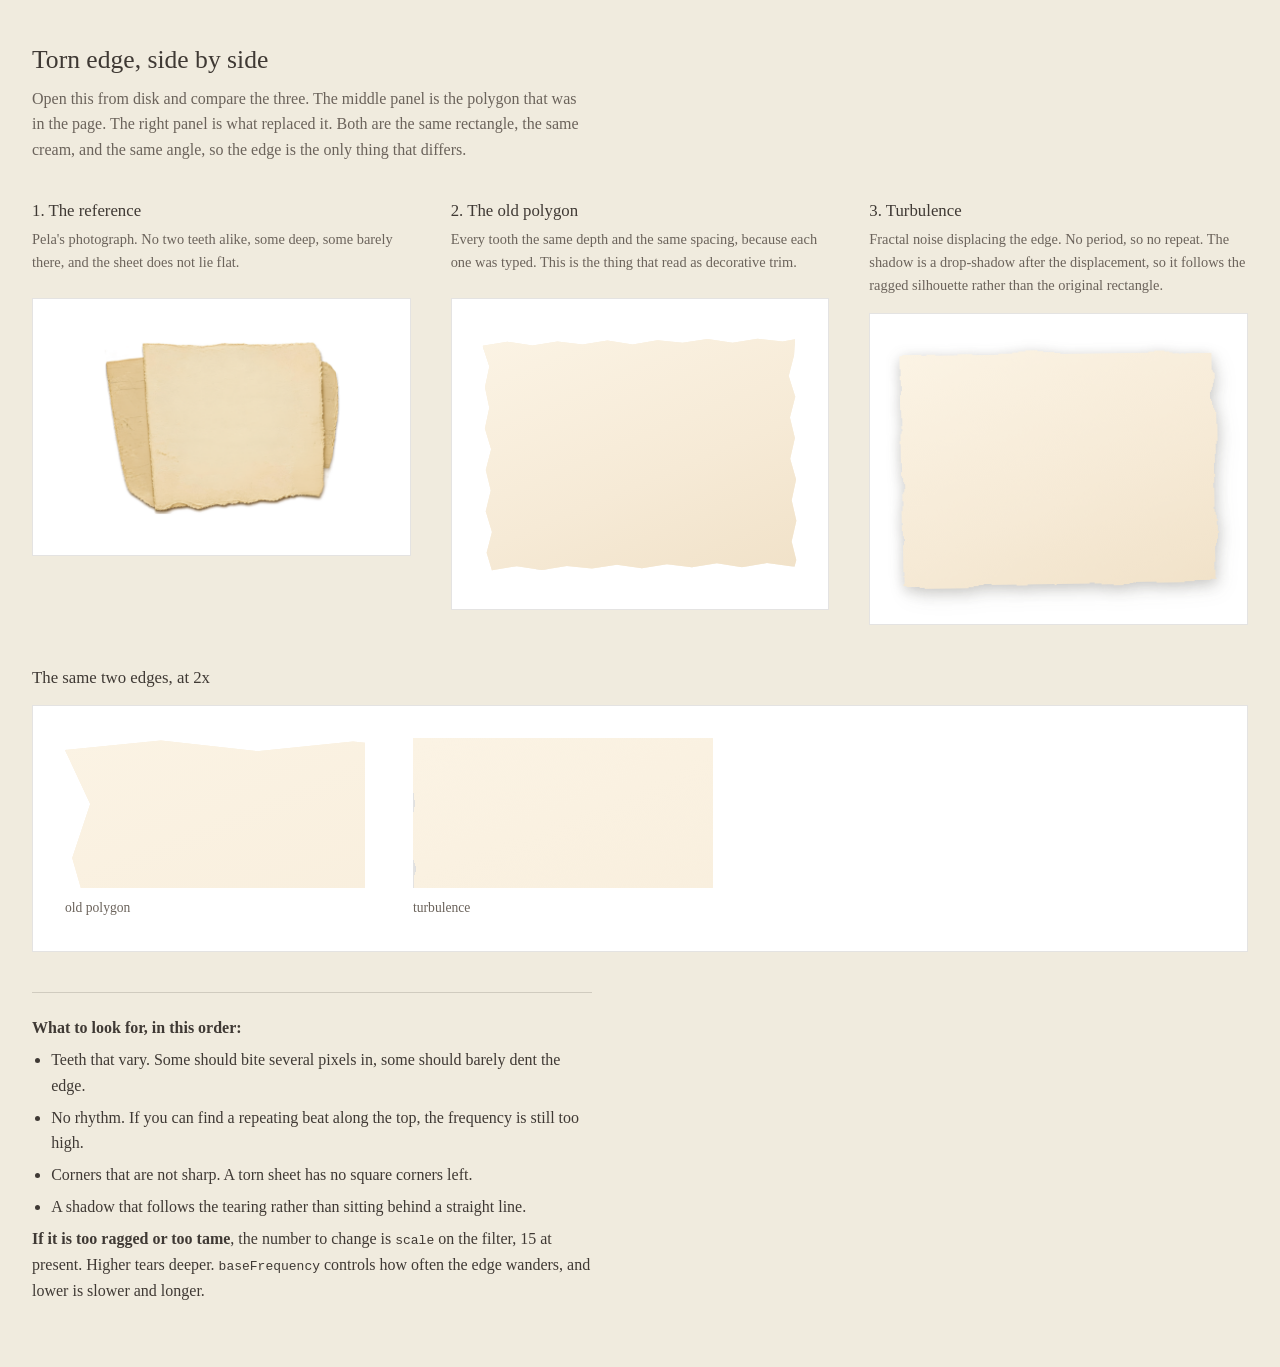
==== design-reference/edge-preview.html @ 1dbb0c26 "Tear the tag edges with turbulence instead of a typed polygon The polygon was wrong for a reason wor" ====
<!DOCTYPE html>
<html lang="en">
<head>
<meta charset="UTF-8">
<meta name="viewport" content="width=device-width, initial-scale=1.0">
<title>Torn edge, side by side</title>
<!--
  NOT PART OF THE SITE. This file lives in design-reference/, which is inside
  the repo and outside public/, so netlify.toml never serves it. It exists to
  be opened from disk, by double clicking it, so the edge can be judged
  against the reference without waiting for a deploy.

  Three panels: the reference photograph, the old generated polygon, and the
  turbulence edge that replaced it. Same colour, same size, same rotation, so
  the only thing differing between the second and third is the edge.
-->
<style>
:root{
  --paper:#F0EBDE;
  --ink:#3F3934;
  --ink-soft:#6B635B;
  --olive:#7A8352;
}
*{ box-sizing:border-box; margin:0; padding:0; }
body{
  background:var(--paper);
  color:var(--ink);
  font-family:Georgia, serif;
  padding:2.5rem 2rem 4rem;
  line-height:1.6;
}
h1{ font-weight:500; font-size:1.6rem; margin-bottom:.3rem; }
.sub{ color:var(--ink-soft); margin-bottom:2.2rem; max-width:70ch; }
.row{
  display:grid;
  grid-template-columns:repeat(auto-fit, minmax(320px, 1fr));
  gap:2.5rem;
  align-items:start;
}
.panel h2{
  font-size:1.05rem;
  font-weight:500;
  margin-bottom:.2rem;
}
.panel .note{
  font-size:.9rem;
  color:var(--ink-soft);
  margin-bottom:1rem;
  min-height:3.4rem;
}
.stage{
  background:#fff;
  padding:2.5rem 2rem;
  border:1px solid rgba(63,57,52,.14);
}
.ref img{ width:100%; height:auto; display:block; }

/* Both sample sheets are the same rectangle at the same angle. */
.sheet{
  width:100%;
  height:230px;
  transform:rotate(-.8deg);
  background-color:#F8EEDC;
  background-image:linear-gradient(158deg, #FBF3E4 0%, #F6EAD6 58%, #F1E2C9 100%);
}

/* THE OLD WAY. The exact polygon that was in index.html. */
.old{
  clip-path:polygon(
    0% 2%, 8% .4%, 16% 2.2%, 24% .6%, 32% 2%, 40% .5%, 48% 2.3%, 56% .7%,
    64% 1.9%, 72% .4%, 80% 2.2%, 88% .6%, 96% 2%, 100% 1%,
    99.6% 8%, 97.8% 17%, 99.8% 26%, 98% 35%, 99.5% 44%, 97.9% 53%,
    99.7% 62%, 98.2% 71%, 99.6% 80%, 98% 89%, 99.4% 97%,
    98.8% 100%, 90% 98.2%, 82% 99.8%, 74% 98%, 66% 99.6%, 58% 98.1%,
    50% 99.7%, 42% 98%, 34% 99.5%, 26% 98.2%, 18% 99.8%, 10% 98%, 2% 99.6%,
    .4% 92%, 2.2% 83%, .3% 74%, 2% 65%, .5% 56%, 2.3% 47%, .4% 38%,
    1.9% 29%, .6% 20%, 2.1% 11%);
  box-shadow:0 4px 12px rgba(63,57,52,.16);
}

/* THE NEW WAY. Identical values to the ones now in index.html. */
.new{
  filter:url(#deckle-cream)
         drop-shadow(0 3px 7px rgba(63,57,52,.22))
         drop-shadow(4px 7px 9px rgba(63,57,52,.10));
}

.zoom{ margin-top:2.5rem; }
.zoom h2{ font-size:1.05rem; font-weight:500; margin-bottom:.8rem; }
.zoomstage{
  background:#fff;
  border:1px solid rgba(63,57,52,.14);
  padding:2rem;
  overflow:hidden;
}
/* Scaled up so individual teeth can be counted and compared. */
.zoomrow{ display:flex; gap:3rem; flex-wrap:wrap; }
.zoomclip{ width:300px; height:150px; overflow:hidden; }
.zoomclip > div{
  width:600px; height:300px;
  transform:scale(2);
  transform-origin:top left;
}
.caption{ font-size:.85rem; color:var(--ink-soft); margin-top:.6rem; }
.what{
  margin-top:2.5rem;
  border-top:1px solid rgba(63,57,52,.18);
  padding-top:1.4rem;
  max-width:70ch;
}
.what li{ margin:.4rem 0 .4rem 1.2rem; }
</style>
</head>
<body>

<svg width="0" height="0" aria-hidden="true" style="position:absolute">
  <defs>
    <filter id="deckle-cream" x="-6%" y="-6%" width="112%" height="112%"
            color-interpolation-filters="sRGB">
      <feTurbulence type="fractalNoise" baseFrequency="0.011 0.026"
                    numOctaves="4" seed="7" result="noise"/>
      <feDisplacementMap in="SourceGraphic" in2="noise" scale="15"
                         xChannelSelector="R" yChannelSelector="G"/>
    </filter>
  </defs>
</svg>

<h1>Torn edge, side by side</h1>
<p class="sub">Open this from disk and compare the three. The middle panel is the polygon that was in the page. The right panel is what replaced it. Both are the same rectangle, the same cream, and the same angle, so the edge is the only thing that differs.</p>

<div class="row">
  <div class="panel ref">
    <h2>1. The reference</h2>
    <p class="note">Pela's photograph. No two teeth alike, some deep, some barely there, and the sheet does not lie flat.</p>
    <div class="stage"><img src="torn-paper-edge.png" alt="A torn sheet of cream paper"></div>
  </div>

  <div class="panel">
    <h2>2. The old polygon</h2>
    <p class="note">Every tooth the same depth and the same spacing, because each one was typed. This is the thing that read as decorative trim.</p>
    <div class="stage"><div class="sheet old"></div></div>
  </div>

  <div class="panel">
    <h2>3. Turbulence</h2>
    <p class="note">Fractal noise displacing the edge. No period, so no repeat. The shadow is a drop-shadow after the displacement, so it follows the ragged silhouette rather than the original rectangle.</p>
    <div class="stage"><div class="sheet new"></div></div>
  </div>
</div>

<div class="zoom">
  <h2>The same two edges, at 2x</h2>
  <div class="zoomstage">
    <div class="zoomrow">
      <div>
        <div class="zoomclip"><div class="sheet old"></div></div>
        <p class="caption">old polygon</p>
      </div>
      <div>
        <div class="zoomclip"><div class="sheet new"></div></div>
        <p class="caption">turbulence</p>
      </div>
    </div>
  </div>
</div>

<div class="what">
  <p><strong>What to look for, in this order:</strong></p>
  <ul>
    <li>Teeth that vary. Some should bite several pixels in, some should barely dent the edge.</li>
    <li>No rhythm. If you can find a repeating beat along the top, the frequency is still too high.</li>
    <li>Corners that are not sharp. A torn sheet has no square corners left.</li>
    <li>A shadow that follows the tearing rather than sitting behind a straight line.</li>
  </ul>
  <p><strong>If it is too ragged or too tame</strong>, the number to change is <code>scale</code> on the filter, 15 at present. Higher tears deeper. <code>baseFrequency</code> controls how often the edge wanders, and lower is slower and longer.</p>
</div>

</body>
</html>
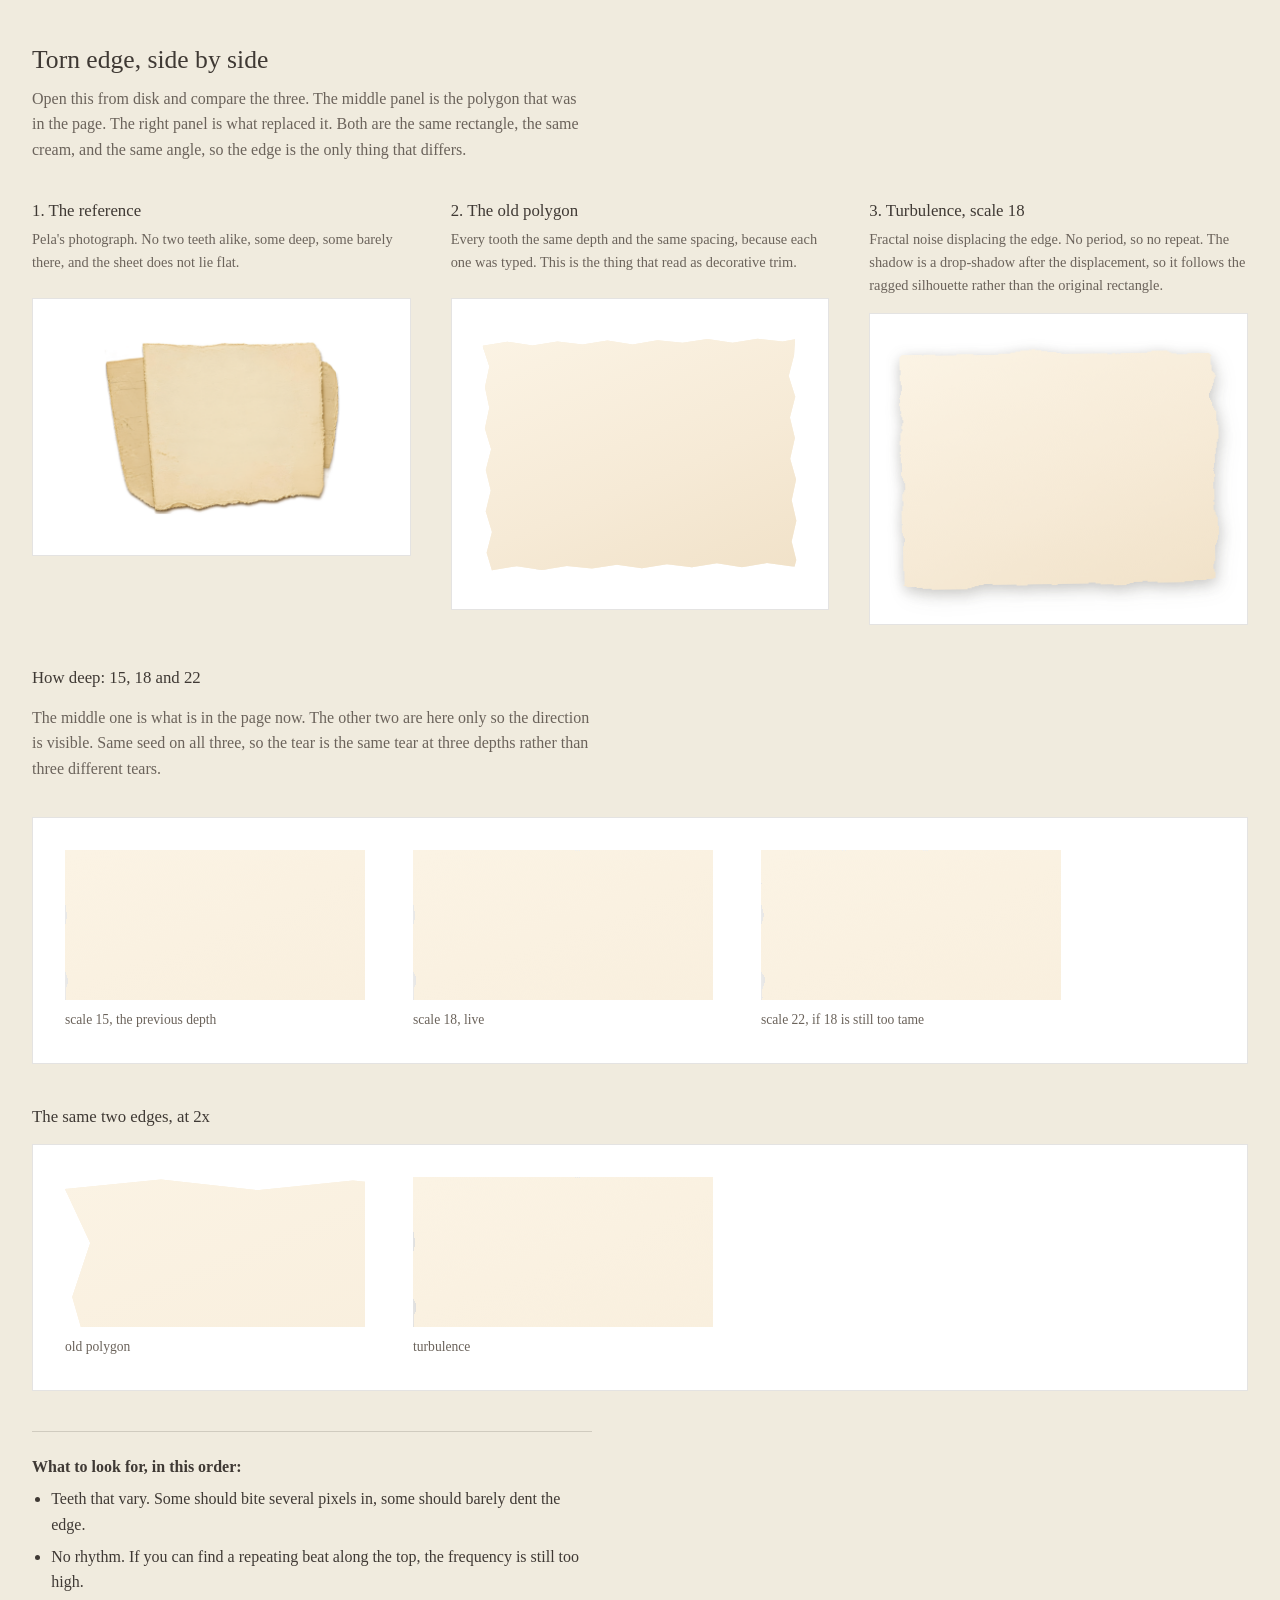
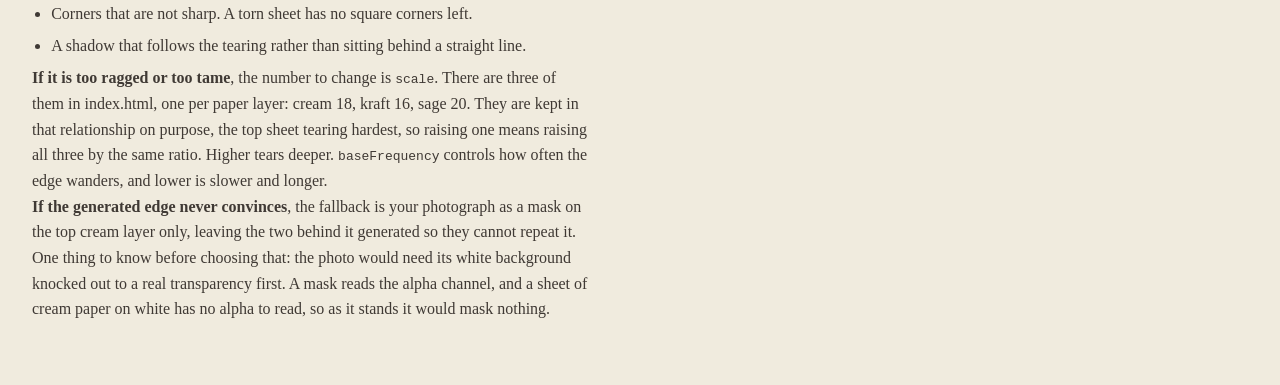
==== commit a4957b76: "Cut the torn edges deeper, 15 to 18 All three scales raised by the same ratio rather than only the o" ====
--- a/design-reference/edge-preview.html
+++ b/design-reference/edge-preview.html
@@ -84,6 +84,9 @@
          drop-shadow(0 3px 7px rgba(63,57,52,.22))
          drop-shadow(4px 7px 9px rgba(63,57,52,.10));
 }
+.s15{ filter:url(#deckle-15) drop-shadow(0 3px 7px rgba(63,57,52,.22)); }
+.s18{ filter:url(#deckle-cream) drop-shadow(0 3px 7px rgba(63,57,52,.22)); }
+.s22{ filter:url(#deckle-22) drop-shadow(0 3px 7px rgba(63,57,52,.22)); }
 
 .zoom{ margin-top:2.5rem; }
 .zoom h2{ font-size:1.05rem; font-weight:500; margin-bottom:.8rem; }
@@ -115,13 +118,32 @@
 
 <svg width="0" height="0" aria-hidden="true" style="position:absolute">
   <defs>
+    <!-- The live one, matching index.html exactly. -->
     <filter id="deckle-cream" x="-6%" y="-6%" width="112%" height="112%"
+            color-interpolation-filters="sRGB">
+      <feTurbulence type="fractalNoise" baseFrequency="0.011 0.026"
+                    numOctaves="4" seed="7" result="noise"/>
+      <feDisplacementMap in="SourceGraphic" in2="noise" scale="18"
+                         xChannelSelector="R" yChannelSelector="G"/>
+    </filter>
+    <!-- The previous depth, kept only so the two can be judged against each
+         other. Not used by the site. -->
+    <filter id="deckle-15" x="-6%" y="-6%" width="112%" height="112%"
             color-interpolation-filters="sRGB">
       <feTurbulence type="fractalNoise" baseFrequency="0.011 0.026"
                     numOctaves="4" seed="7" result="noise"/>
       <feDisplacementMap in="SourceGraphic" in2="noise" scale="15"
                          xChannelSelector="R" yChannelSelector="G"/>
     </filter>
+    <!-- One step deeper again, so the direction of travel is visible before
+         anybody asks for it. Not used by the site. -->
+    <filter id="deckle-22" x="-8%" y="-8%" width="116%" height="116%"
+            color-interpolation-filters="sRGB">
+      <feTurbulence type="fractalNoise" baseFrequency="0.011 0.026"
+                    numOctaves="4" seed="7" result="noise"/>
+      <feDisplacementMap in="SourceGraphic" in2="noise" scale="22"
+                         xChannelSelector="R" yChannelSelector="G"/>
+    </filter>
   </defs>
 </svg>
 
@@ -142,9 +164,30 @@
   </div>
 
   <div class="panel">
-    <h2>3. Turbulence</h2>
+    <h2>3. Turbulence, scale 18</h2>
     <p class="note">Fractal noise displacing the edge. No period, so no repeat. The shadow is a drop-shadow after the displacement, so it follows the ragged silhouette rather than the original rectangle.</p>
     <div class="stage"><div class="sheet new"></div></div>
+  </div>
+</div>
+
+<div class="zoom">
+  <h2>How deep: 15, 18 and 22</h2>
+  <p class="sub">The middle one is what is in the page now. The other two are here only so the direction is visible. Same seed on all three, so the tear is the same tear at three depths rather than three different tears.</p>
+  <div class="zoomstage">
+    <div class="zoomrow">
+      <div>
+        <div class="zoomclip"><div class="sheet s15"></div></div>
+        <p class="caption">scale 15, the previous depth</p>
+      </div>
+      <div>
+        <div class="zoomclip"><div class="sheet s18"></div></div>
+        <p class="caption">scale 18, live</p>
+      </div>
+      <div>
+        <div class="zoomclip"><div class="sheet s22"></div></div>
+        <p class="caption">scale 22, if 18 is still too tame</p>
+      </div>
+    </div>
   </div>
 </div>
 
@@ -172,7 +215,8 @@
     <li>Corners that are not sharp. A torn sheet has no square corners left.</li>
     <li>A shadow that follows the tearing rather than sitting behind a straight line.</li>
   </ul>
-  <p><strong>If it is too ragged or too tame</strong>, the number to change is <code>scale</code> on the filter, 15 at present. Higher tears deeper. <code>baseFrequency</code> controls how often the edge wanders, and lower is slower and longer.</p>
+  <p><strong>If it is too ragged or too tame</strong>, the number to change is <code>scale</code>. There are three of them in index.html, one per paper layer: cream 18, kraft 16, sage 20. They are kept in that relationship on purpose, the top sheet tearing hardest, so raising one means raising all three by the same ratio. Higher tears deeper. <code>baseFrequency</code> controls how often the edge wanders, and lower is slower and longer.</p>
+  <p><strong>If the generated edge never convinces</strong>, the fallback is your photograph as a mask on the top cream layer only, leaving the two behind it generated so they cannot repeat it. One thing to know before choosing that: the photo would need its white background knocked out to a real transparency first. A mask reads the alpha channel, and a sheet of cream paper on white has no alpha to read, so as it stands it would mask nothing.</p>
 </div>
 
 </body>
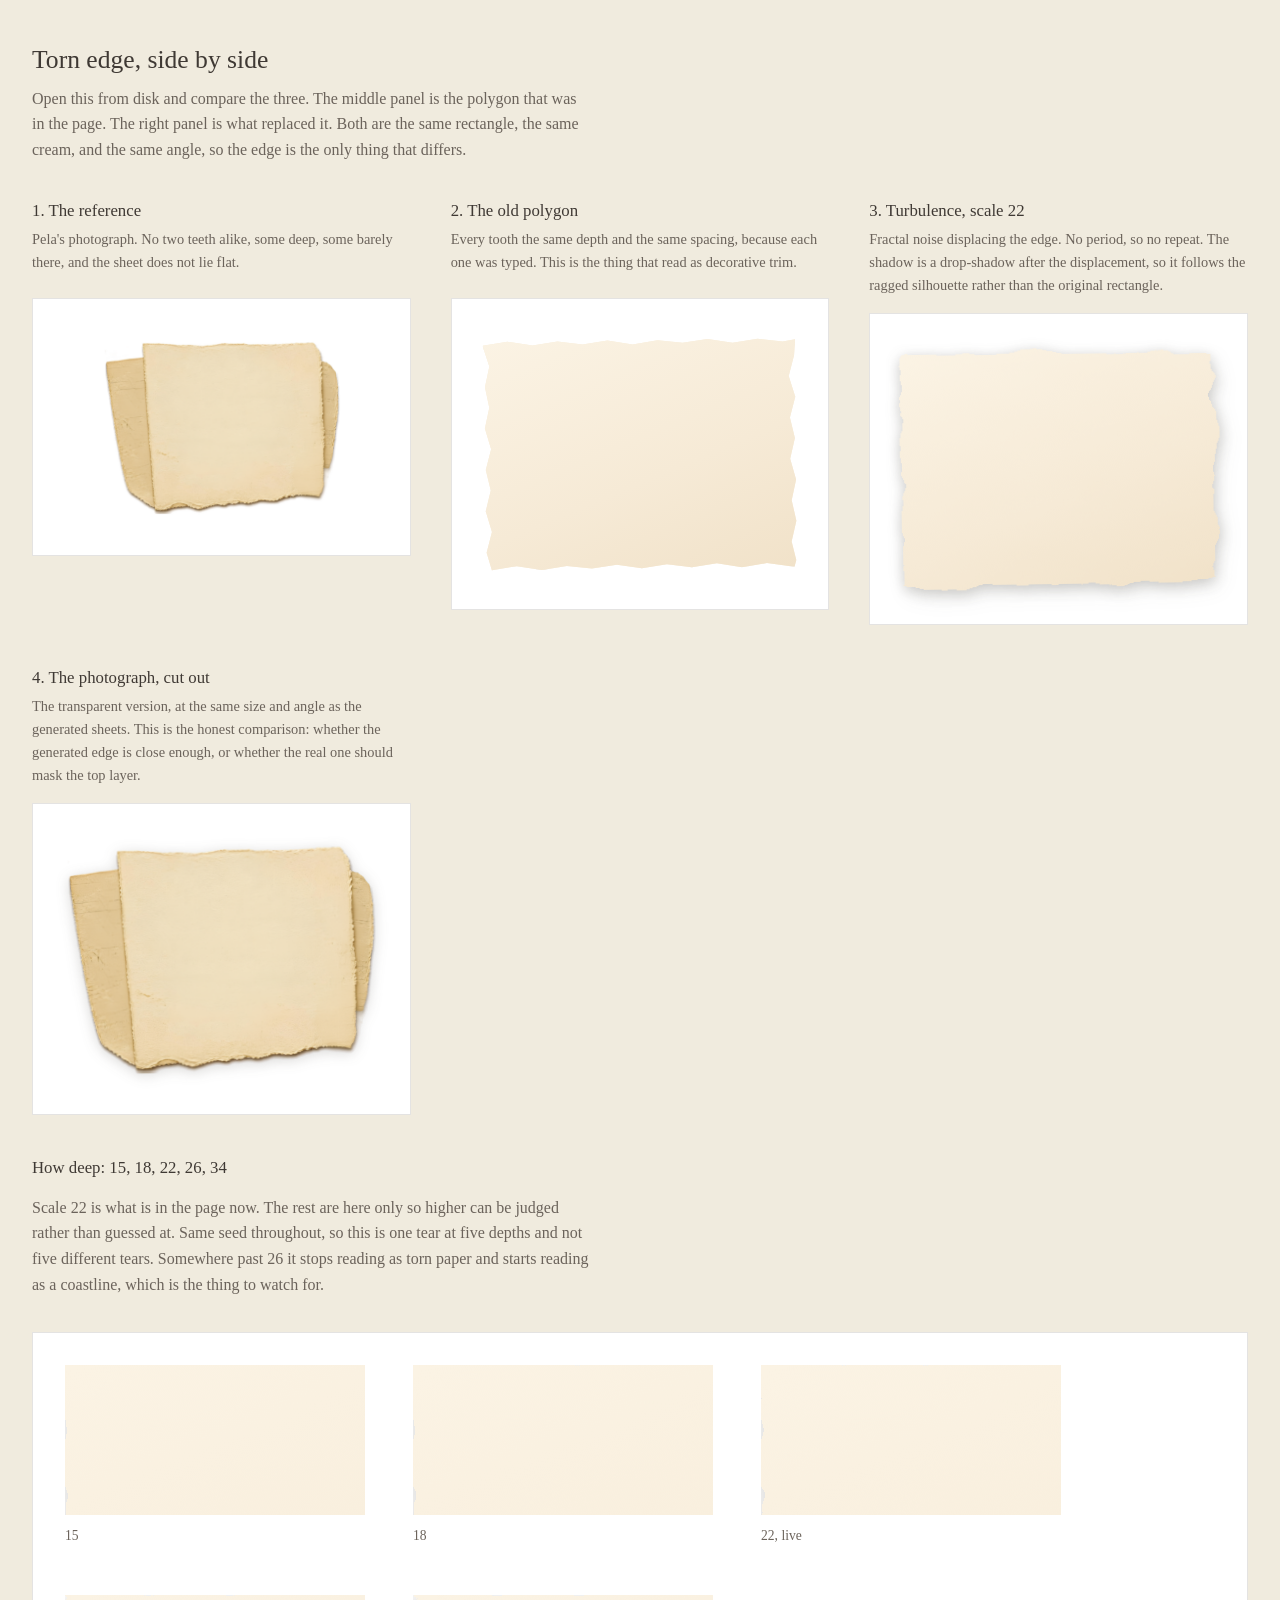
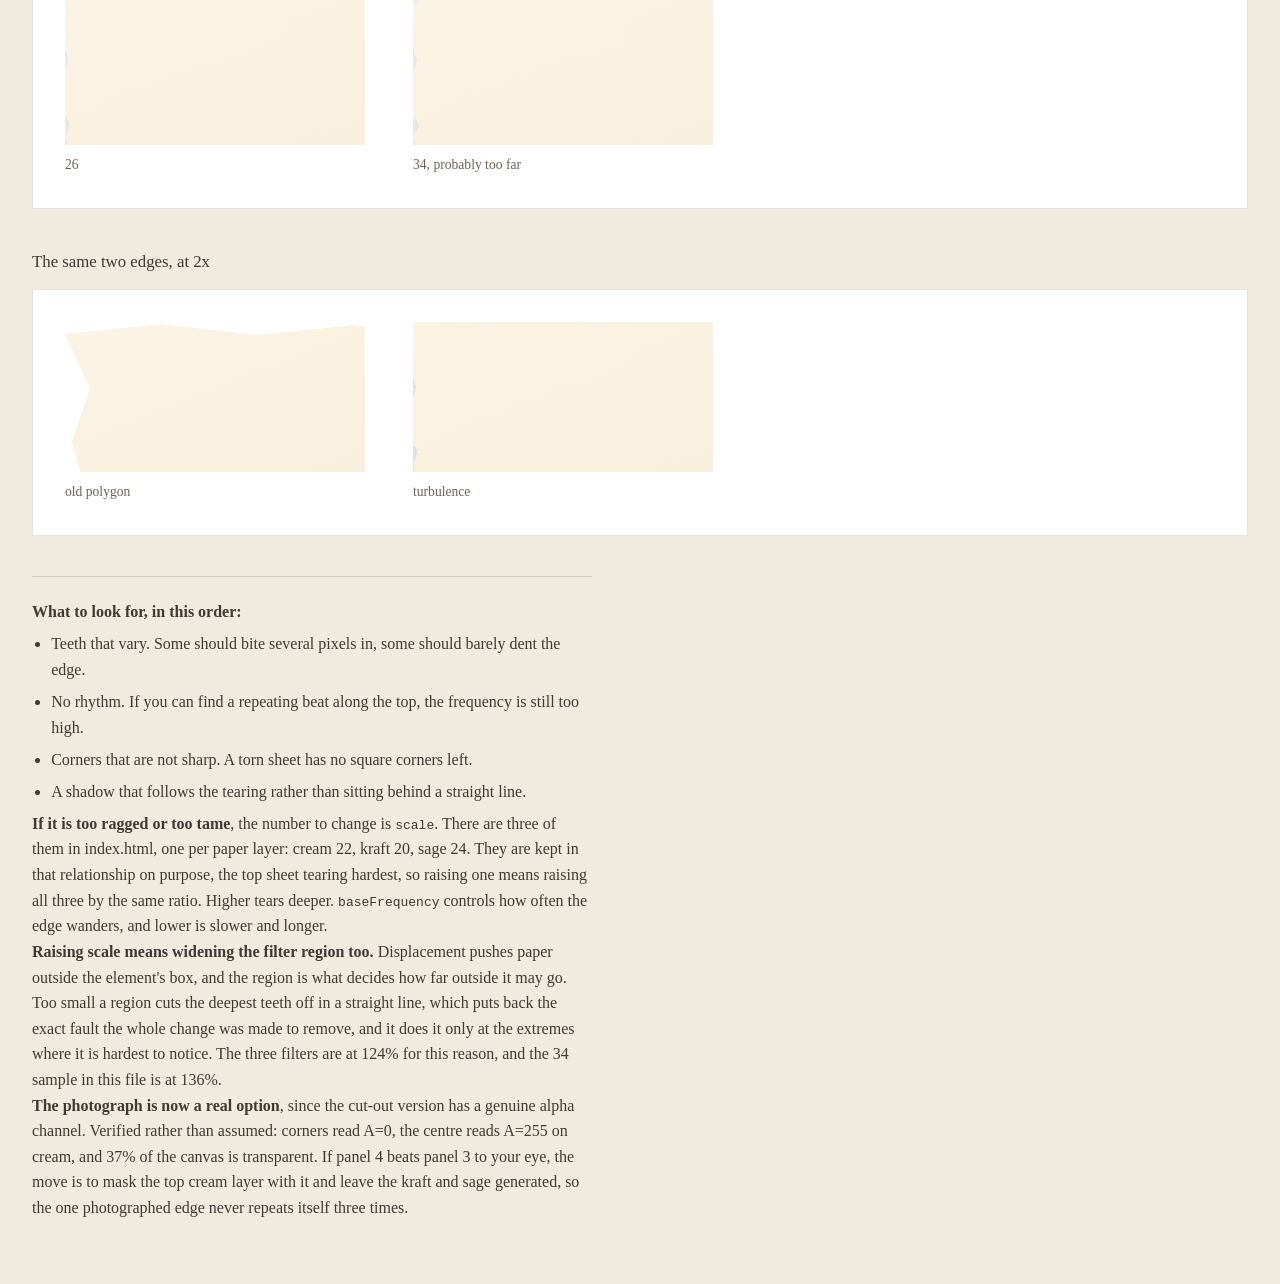
==== commit 81afcd62: "Cut deeper again, 18 to 22, and widen the filter region to suit Cream 22, kraft 20, sage 24, moved t" ====
--- a/design-reference/edge-preview.html
+++ b/design-reference/edge-preview.html
@@ -84,9 +84,23 @@
          drop-shadow(0 3px 7px rgba(63,57,52,.22))
          drop-shadow(4px 7px 9px rgba(63,57,52,.10));
 }
-.s15{ filter:url(#deckle-15) drop-shadow(0 3px 7px rgba(63,57,52,.22)); }
-.s18{ filter:url(#deckle-cream) drop-shadow(0 3px 7px rgba(63,57,52,.22)); }
-.s22{ filter:url(#deckle-22) drop-shadow(0 3px 7px rgba(63,57,52,.22)); }
+.s15{ filter:url(#deckle-15)    drop-shadow(0 3px 7px rgba(63,57,52,.22)); }
+.s18{ filter:url(#deckle-18)    drop-shadow(0 3px 7px rgba(63,57,52,.22)); }
+.s22{ filter:url(#deckle-cream) drop-shadow(0 3px 7px rgba(63,57,52,.22)); }
+.s26{ filter:url(#deckle-26)    drop-shadow(0 3px 7px rgba(63,57,52,.22)); }
+.s34{ filter:url(#deckle-34)    drop-shadow(0 3px 7px rgba(63,57,52,.22)); }
+
+/* The photograph, cut out, at the same size as the generated sheets. It is
+   here so the two can be judged against each other rather than against a
+   memory of the other panel. */
+.photo{
+  width:100%;
+  height:230px;
+  transform:rotate(-.8deg);
+  object-fit:cover;
+  display:block;
+  filter:drop-shadow(0 3px 7px rgba(63,57,52,.22));
+}
 
 .zoom{ margin-top:2.5rem; }
 .zoom h2{ font-size:1.05rem; font-weight:500; margin-bottom:.8rem; }
@@ -119,29 +133,45 @@
 <svg width="0" height="0" aria-hidden="true" style="position:absolute">
   <defs>
     <!-- The live one, matching index.html exactly. -->
-    <filter id="deckle-cream" x="-6%" y="-6%" width="112%" height="112%"
+    <filter id="deckle-cream" x="-12%" y="-12%" width="124%" height="124%"
+            color-interpolation-filters="sRGB">
+      <feTurbulence type="fractalNoise" baseFrequency="0.011 0.026"
+                    numOctaves="4" seed="7" result="noise"/>
+      <feDisplacementMap in="SourceGraphic" in2="noise" scale="22"
+                         xChannelSelector="R" yChannelSelector="G"/>
+    </filter>
+    <!-- Earlier depths, kept only so the ladder can be judged. Not used by
+         the site. Same seed throughout, so this is one tear at five depths
+         rather than five different tears. -->
+    <filter id="deckle-15" x="-12%" y="-12%" width="124%" height="124%"
+            color-interpolation-filters="sRGB">
+      <feTurbulence type="fractalNoise" baseFrequency="0.011 0.026"
+                    numOctaves="4" seed="7" result="noise"/>
+      <feDisplacementMap in="SourceGraphic" in2="noise" scale="15"
+                         xChannelSelector="R" yChannelSelector="G"/>
+    </filter>
+    <filter id="deckle-18" x="-12%" y="-12%" width="124%" height="124%"
             color-interpolation-filters="sRGB">
       <feTurbulence type="fractalNoise" baseFrequency="0.011 0.026"
                     numOctaves="4" seed="7" result="noise"/>
       <feDisplacementMap in="SourceGraphic" in2="noise" scale="18"
                          xChannelSelector="R" yChannelSelector="G"/>
     </filter>
-    <!-- The previous depth, kept only so the two can be judged against each
-         other. Not used by the site. -->
-    <filter id="deckle-15" x="-6%" y="-6%" width="112%" height="112%"
-            color-interpolation-filters="sRGB">
-      <feTurbulence type="fractalNoise" baseFrequency="0.011 0.026"
-                    numOctaves="4" seed="7" result="noise"/>
-      <feDisplacementMap in="SourceGraphic" in2="noise" scale="15"
-                         xChannelSelector="R" yChannelSelector="G"/>
-    </filter>
-    <!-- One step deeper again, so the direction of travel is visible before
-         anybody asks for it. Not used by the site. -->
-    <filter id="deckle-22" x="-8%" y="-8%" width="116%" height="116%"
-            color-interpolation-filters="sRGB">
-      <feTurbulence type="fractalNoise" baseFrequency="0.011 0.026"
-                    numOctaves="4" seed="7" result="noise"/>
-      <feDisplacementMap in="SourceGraphic" in2="noise" scale="22"
+    <!-- Above the live setting, so "higher still" can be judged rather than
+         guessed at. 34 is close to where this technique stops reading as a
+         tear and starts reading as a coastline. -->
+    <filter id="deckle-26" x="-14%" y="-14%" width="128%" height="128%"
+            color-interpolation-filters="sRGB">
+      <feTurbulence type="fractalNoise" baseFrequency="0.011 0.026"
+                    numOctaves="4" seed="7" result="noise"/>
+      <feDisplacementMap in="SourceGraphic" in2="noise" scale="26"
+                         xChannelSelector="R" yChannelSelector="G"/>
+    </filter>
+    <filter id="deckle-34" x="-18%" y="-18%" width="136%" height="136%"
+            color-interpolation-filters="sRGB">
+      <feTurbulence type="fractalNoise" baseFrequency="0.011 0.026"
+                    numOctaves="4" seed="7" result="noise"/>
+      <feDisplacementMap in="SourceGraphic" in2="noise" scale="34"
                          xChannelSelector="R" yChannelSelector="G"/>
     </filter>
   </defs>
@@ -164,28 +194,42 @@
   </div>
 
   <div class="panel">
-    <h2>3. Turbulence, scale 18</h2>
+    <h2>3. Turbulence, scale 22</h2>
     <p class="note">Fractal noise displacing the edge. No period, so no repeat. The shadow is a drop-shadow after the displacement, so it follows the ragged silhouette rather than the original rectangle.</p>
     <div class="stage"><div class="sheet new"></div></div>
   </div>
+
+  <div class="panel">
+    <h2>4. The photograph, cut out</h2>
+    <p class="note">The transparent version, at the same size and angle as the generated sheets. This is the honest comparison: whether the generated edge is close enough, or whether the real one should mask the top layer.</p>
+    <div class="stage"><img class="photo" src="torn-paper-edge-cutout.png" alt="The torn sheet with its background removed"></div>
+  </div>
 </div>
 
 <div class="zoom">
-  <h2>How deep: 15, 18 and 22</h2>
-  <p class="sub">The middle one is what is in the page now. The other two are here only so the direction is visible. Same seed on all three, so the tear is the same tear at three depths rather than three different tears.</p>
+  <h2>How deep: 15, 18, 22, 26, 34</h2>
+  <p class="sub">Scale 22 is what is in the page now. The rest are here only so higher can be judged rather than guessed at. Same seed throughout, so this is one tear at five depths and not five different tears. Somewhere past 26 it stops reading as torn paper and starts reading as a coastline, which is the thing to watch for.</p>
   <div class="zoomstage">
     <div class="zoomrow">
       <div>
         <div class="zoomclip"><div class="sheet s15"></div></div>
-        <p class="caption">scale 15, the previous depth</p>
+        <p class="caption">15</p>
       </div>
       <div>
         <div class="zoomclip"><div class="sheet s18"></div></div>
-        <p class="caption">scale 18, live</p>
+        <p class="caption">18</p>
       </div>
       <div>
         <div class="zoomclip"><div class="sheet s22"></div></div>
-        <p class="caption">scale 22, if 18 is still too tame</p>
+        <p class="caption">22, live</p>
+      </div>
+      <div>
+        <div class="zoomclip"><div class="sheet s26"></div></div>
+        <p class="caption">26</p>
+      </div>
+      <div>
+        <div class="zoomclip"><div class="sheet s34"></div></div>
+        <p class="caption">34, probably too far</p>
       </div>
     </div>
   </div>
@@ -215,8 +259,9 @@
     <li>Corners that are not sharp. A torn sheet has no square corners left.</li>
     <li>A shadow that follows the tearing rather than sitting behind a straight line.</li>
   </ul>
-  <p><strong>If it is too ragged or too tame</strong>, the number to change is <code>scale</code>. There are three of them in index.html, one per paper layer: cream 18, kraft 16, sage 20. They are kept in that relationship on purpose, the top sheet tearing hardest, so raising one means raising all three by the same ratio. Higher tears deeper. <code>baseFrequency</code> controls how often the edge wanders, and lower is slower and longer.</p>
-  <p><strong>If the generated edge never convinces</strong>, the fallback is your photograph as a mask on the top cream layer only, leaving the two behind it generated so they cannot repeat it. One thing to know before choosing that: the photo would need its white background knocked out to a real transparency first. A mask reads the alpha channel, and a sheet of cream paper on white has no alpha to read, so as it stands it would mask nothing.</p>
+  <p><strong>If it is too ragged or too tame</strong>, the number to change is <code>scale</code>. There are three of them in index.html, one per paper layer: cream 22, kraft 20, sage 24. They are kept in that relationship on purpose, the top sheet tearing hardest, so raising one means raising all three by the same ratio. Higher tears deeper. <code>baseFrequency</code> controls how often the edge wanders, and lower is slower and longer.</p>
+  <p><strong>Raising scale means widening the filter region too.</strong> Displacement pushes paper outside the element's box, and the region is what decides how far outside it may go. Too small a region cuts the deepest teeth off in a straight line, which puts back the exact fault the whole change was made to remove, and it does it only at the extremes where it is hardest to notice. The three filters are at 124% for this reason, and the 34 sample in this file is at 136%.</p>
+  <p><strong>The photograph is now a real option</strong>, since the cut-out version has a genuine alpha channel. Verified rather than assumed: corners read A=0, the centre reads A=255 on cream, and 37% of the canvas is transparent. If panel 4 beats panel 3 to your eye, the move is to mask the top cream layer with it and leave the kraft and sage generated, so the one photographed edge never repeats itself three times.</p>
 </div>
 
 </body>
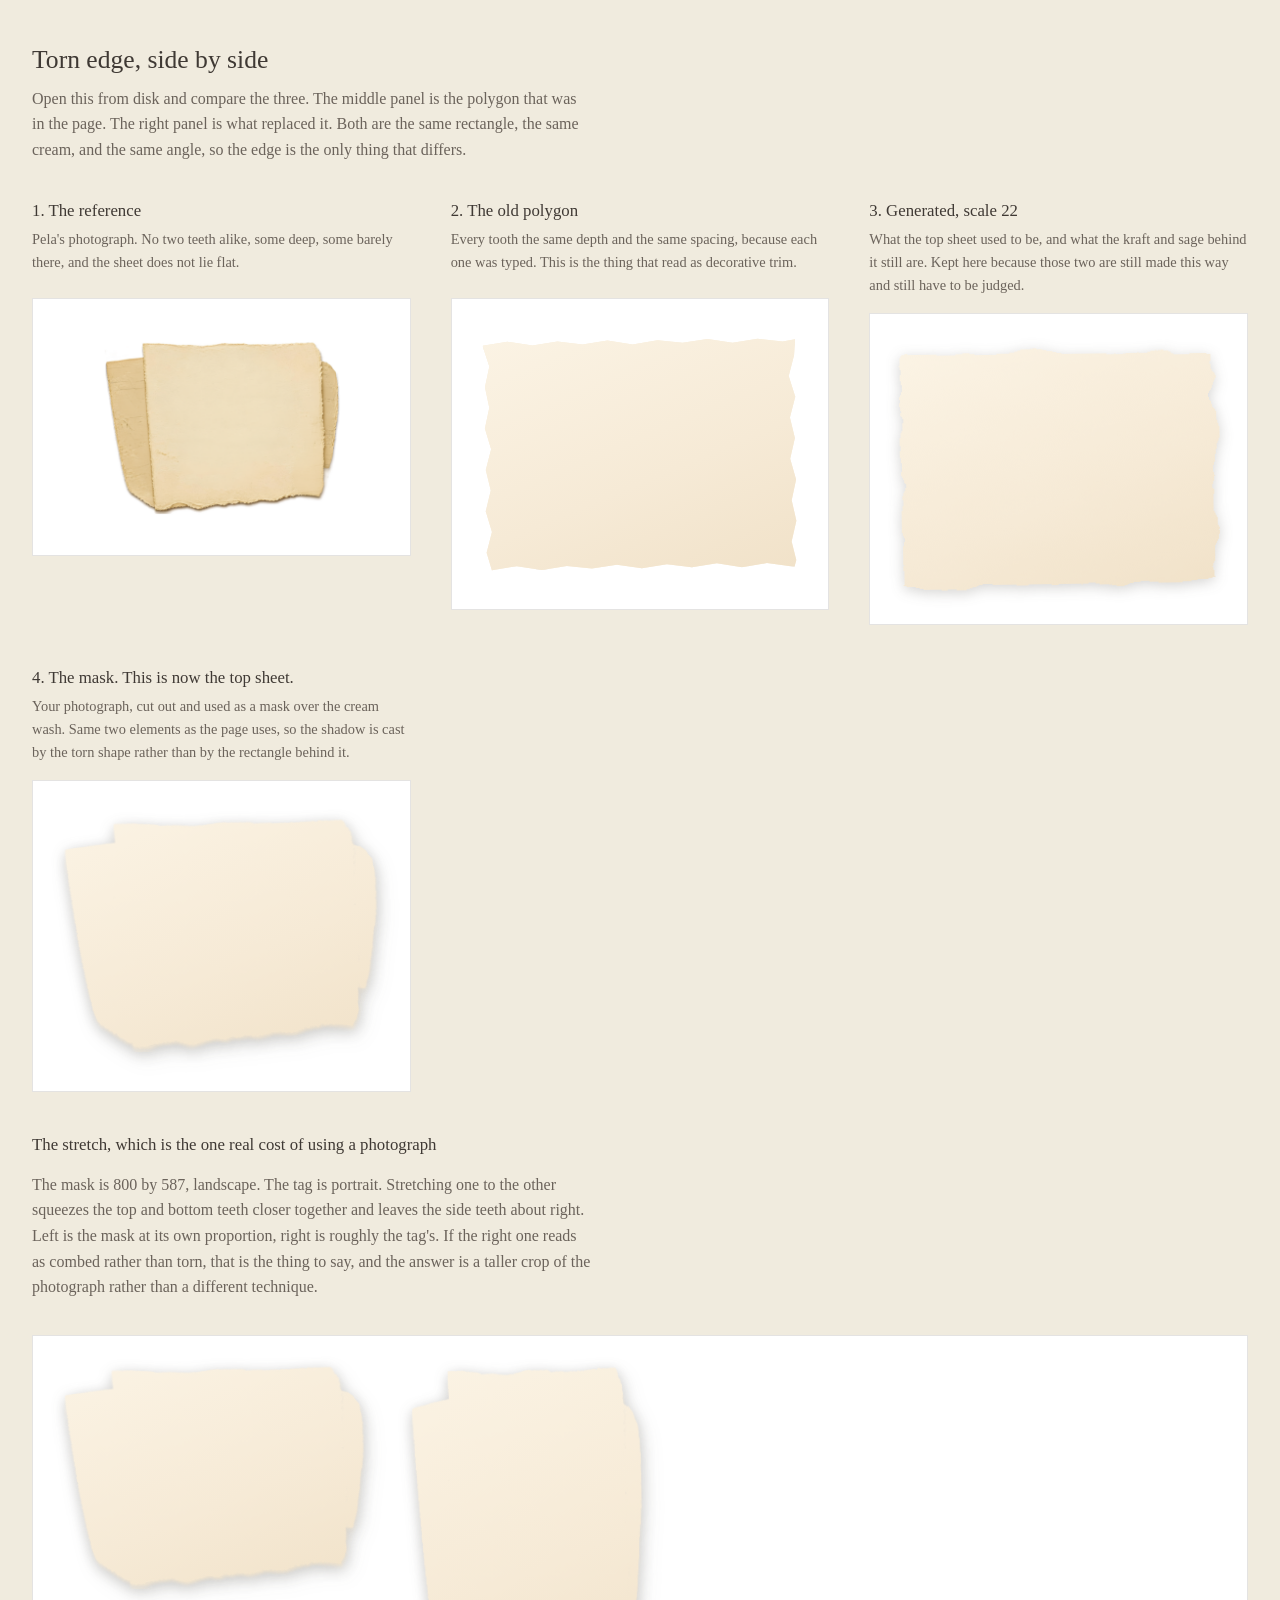
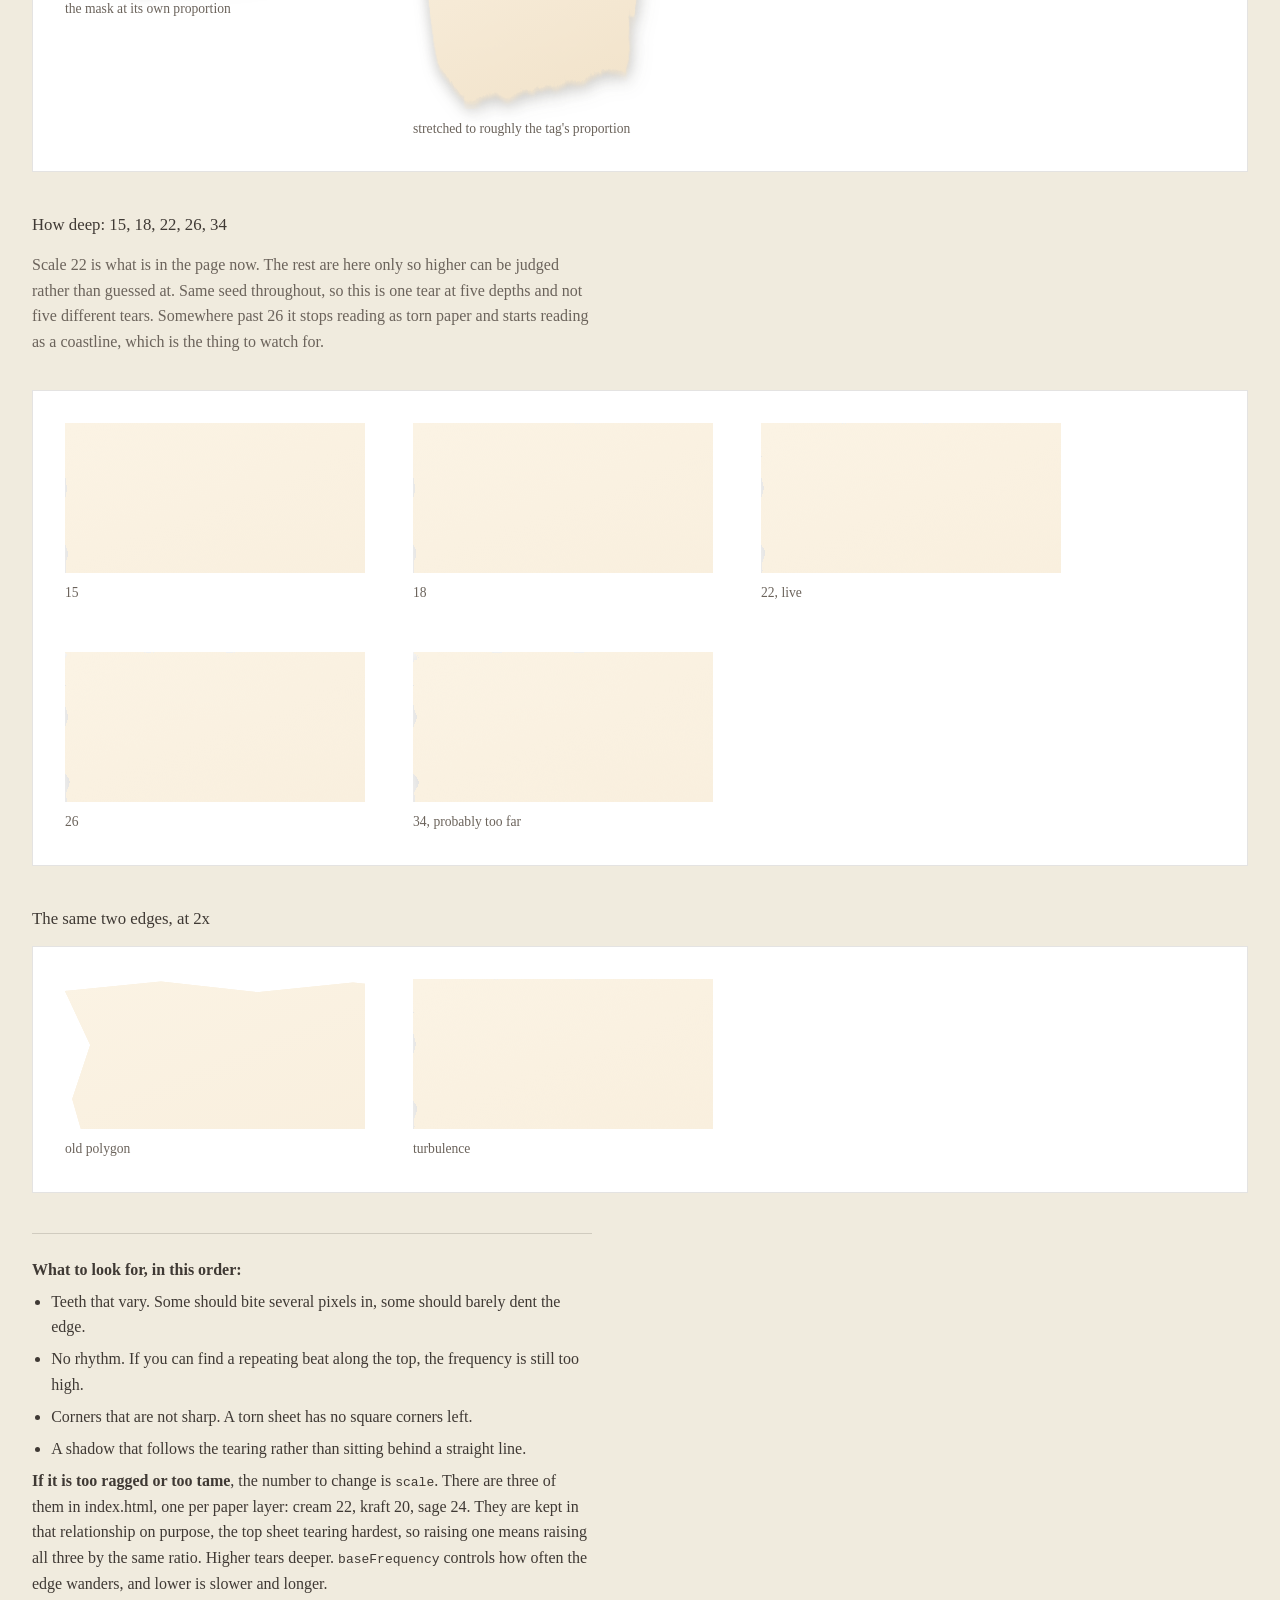
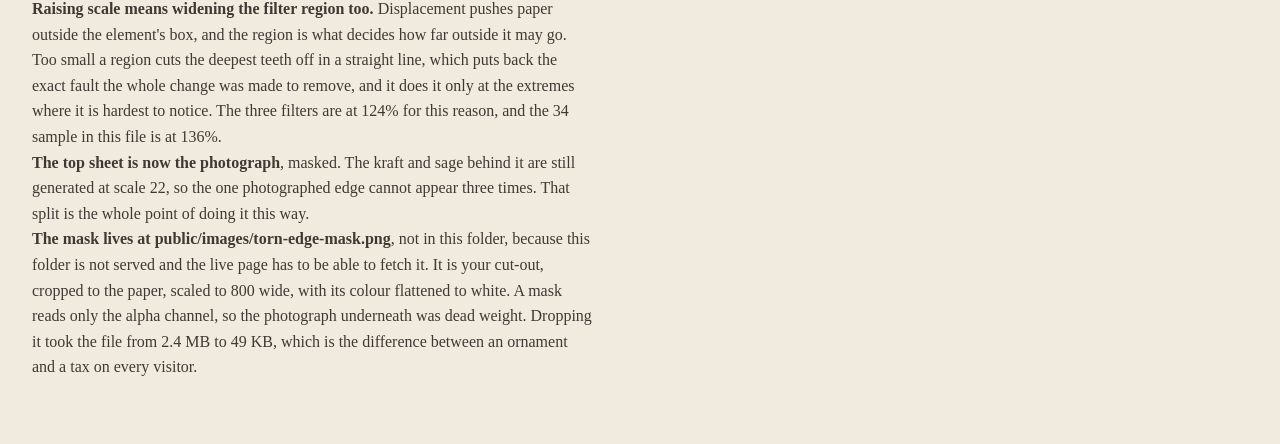
==== commit 66abef92: "Mask the top sheet with the real photograph, keep the two behind generated The cream layer is now Pe" ====
--- a/design-reference/edge-preview.html
+++ b/design-reference/edge-preview.html
@@ -78,15 +78,42 @@
   box-shadow:0 4px 12px rgba(63,57,52,.16);
 }
 
-/* THE NEW WAY. Identical values to the ones now in index.html. */
+/* WHAT THE TOP SHEET IS NOW: the real photograph as a mask, on the same two
+   elements index.html uses. The wrapper carries the shadows and the child
+   carries the mask, because CSS runs filter before mask and a shadow on the
+   masked element would be cast by its rectangle. */
+.masked{
+  position:relative;
+  width:100%; height:230px;
+  transform:rotate(-.8deg);
+  filter:drop-shadow(0 3px 7px rgba(63,57,52,.22))
+         drop-shadow(4px 7px 9px rgba(63,57,52,.10));
+}
+.masked::before{
+  content:"";
+  position:absolute; inset:0;
+  background-color:#F8EEDC;
+  background-image:linear-gradient(158deg, #FBF3E4 0%, #F6EAD6 58%, #F1E2C9 100%);
+  -webkit-mask-image:url("../public/images/torn-edge-mask.png");
+          mask-image:url("../public/images/torn-edge-mask.png");
+  -webkit-mask-size:100% 100%;
+          mask-size:100% 100%;
+  -webkit-mask-repeat:no-repeat;
+          mask-repeat:no-repeat;
+}
+/* The same mask at the tag's real proportion, portrait rather than
+   landscape, so the stretching can be judged rather than discovered later. */
+.masked.portrait{ width:230px; height:340px; }
+
+/* The generated edge, kept for comparison only. It is no longer what the
+   top sheet uses, and it IS still what kraft and sage use. */
 .new{
-  filter:url(#deckle-cream)
-         drop-shadow(0 3px 7px rgba(63,57,52,.22))
-         drop-shadow(4px 7px 9px rgba(63,57,52,.10));
+  filter:url(#deckle-22gen)
+         drop-shadow(0 3px 7px rgba(63,57,52,.22));
 }
 .s15{ filter:url(#deckle-15)    drop-shadow(0 3px 7px rgba(63,57,52,.22)); }
 .s18{ filter:url(#deckle-18)    drop-shadow(0 3px 7px rgba(63,57,52,.22)); }
-.s22{ filter:url(#deckle-cream) drop-shadow(0 3px 7px rgba(63,57,52,.22)); }
+.s22{ filter:url(#deckle-22gen) drop-shadow(0 3px 7px rgba(63,57,52,.22)); }
 .s26{ filter:url(#deckle-26)    drop-shadow(0 3px 7px rgba(63,57,52,.22)); }
 .s34{ filter:url(#deckle-34)    drop-shadow(0 3px 7px rgba(63,57,52,.22)); }
 
@@ -133,7 +160,7 @@
 <svg width="0" height="0" aria-hidden="true" style="position:absolute">
   <defs>
     <!-- The live one, matching index.html exactly. -->
-    <filter id="deckle-cream" x="-12%" y="-12%" width="124%" height="124%"
+    <filter id="deckle-22gen" x="-12%" y="-12%" width="124%" height="124%"
             color-interpolation-filters="sRGB">
       <feTurbulence type="fractalNoise" baseFrequency="0.011 0.026"
                     numOctaves="4" seed="7" result="noise"/>
@@ -194,15 +221,32 @@
   </div>
 
   <div class="panel">
-    <h2>3. Turbulence, scale 22</h2>
-    <p class="note">Fractal noise displacing the edge. No period, so no repeat. The shadow is a drop-shadow after the displacement, so it follows the ragged silhouette rather than the original rectangle.</p>
+    <h2>3. Generated, scale 22</h2>
+    <p class="note">What the top sheet used to be, and what the kraft and sage behind it still are. Kept here because those two are still made this way and still have to be judged.</p>
     <div class="stage"><div class="sheet new"></div></div>
   </div>
 
   <div class="panel">
-    <h2>4. The photograph, cut out</h2>
-    <p class="note">The transparent version, at the same size and angle as the generated sheets. This is the honest comparison: whether the generated edge is close enough, or whether the real one should mask the top layer.</p>
-    <div class="stage"><img class="photo" src="torn-paper-edge-cutout.png" alt="The torn sheet with its background removed"></div>
+    <h2>4. The mask. This is now the top sheet.</h2>
+    <p class="note">Your photograph, cut out and used as a mask over the cream wash. Same two elements as the page uses, so the shadow is cast by the torn shape rather than by the rectangle behind it.</p>
+    <div class="stage"><div class="masked"></div></div>
+  </div>
+</div>
+
+<div class="zoom">
+  <h2>The stretch, which is the one real cost of using a photograph</h2>
+  <p class="sub">The mask is 800 by 587, landscape. The tag is portrait. Stretching one to the other squeezes the top and bottom teeth closer together and leaves the side teeth about right. Left is the mask at its own proportion, right is roughly the tag's. If the right one reads as combed rather than torn, that is the thing to say, and the answer is a taller crop of the photograph rather than a different technique.</p>
+  <div class="zoomstage">
+    <div class="zoomrow">
+      <div>
+        <div class="masked" style="width:300px;height:220px"></div>
+        <p class="caption">the mask at its own proportion</p>
+      </div>
+      <div>
+        <div class="masked portrait"></div>
+        <p class="caption">stretched to roughly the tag's proportion</p>
+      </div>
+    </div>
   </div>
 </div>
 
@@ -261,7 +305,8 @@
   </ul>
   <p><strong>If it is too ragged or too tame</strong>, the number to change is <code>scale</code>. There are three of them in index.html, one per paper layer: cream 22, kraft 20, sage 24. They are kept in that relationship on purpose, the top sheet tearing hardest, so raising one means raising all three by the same ratio. Higher tears deeper. <code>baseFrequency</code> controls how often the edge wanders, and lower is slower and longer.</p>
   <p><strong>Raising scale means widening the filter region too.</strong> Displacement pushes paper outside the element's box, and the region is what decides how far outside it may go. Too small a region cuts the deepest teeth off in a straight line, which puts back the exact fault the whole change was made to remove, and it does it only at the extremes where it is hardest to notice. The three filters are at 124% for this reason, and the 34 sample in this file is at 136%.</p>
-  <p><strong>The photograph is now a real option</strong>, since the cut-out version has a genuine alpha channel. Verified rather than assumed: corners read A=0, the centre reads A=255 on cream, and 37% of the canvas is transparent. If panel 4 beats panel 3 to your eye, the move is to mask the top cream layer with it and leave the kraft and sage generated, so the one photographed edge never repeats itself three times.</p>
+  <p><strong>The top sheet is now the photograph</strong>, masked. The kraft and sage behind it are still generated at scale 22, so the one photographed edge cannot appear three times. That split is the whole point of doing it this way.</p>
+  <p><strong>The mask lives at public/images/torn-edge-mask.png</strong>, not in this folder, because this folder is not served and the live page has to be able to fetch it. It is your cut-out, cropped to the paper, scaled to 800 wide, with its colour flattened to white. A mask reads only the alpha channel, so the photograph underneath was dead weight. Dropping it took the file from 2.4 MB to 49 KB, which is the difference between an ornament and a tax on every visitor.</p>
 </div>
 
 </body>
